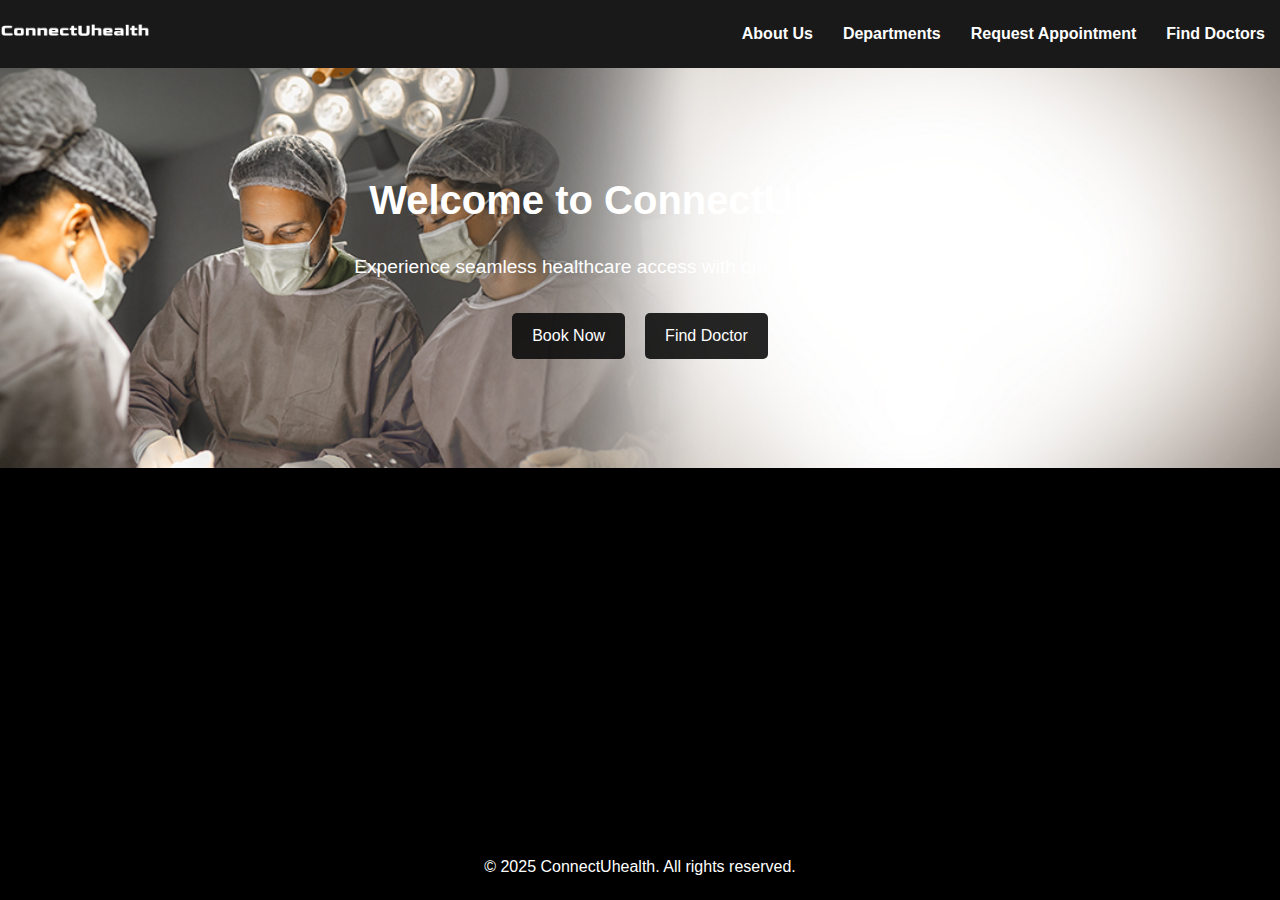
==== index.html @ d1d4b695 "first commit" ====
<!DOCTYPE html>
<html lang="en">
<head>
    <meta charset="UTF-8">
    <meta name="viewport" content="width=device-width, initial-scale=1.0">
    <link href='//fonts.googleapis.com/css?family=Montserrat:thin,extra-light,light,100,200,300,400,500,600,700,800' 
    rel='stylesheet' type='text/css'>
    <link rel="stylesheet" href="style.css">
    <title>ConnectUhealth</title>
</head>
<body>
    <div class="container">
        <header id="header">
            <div class="logo">
                <a href="#">
                    <img src="logo1.webp" alt="ConnectUhealth Logo" />
                </a>
            </div>
            <nav>
                <ul>
                    <li><a href="#about-us">About Us</a></li>
                    <li><a href="#departments">Departments</a></li>
                    <li><a href="#request-appointment">Request Appointment</a></li>
                    <li><a href="#find-doctors">Find Doctors</a></li>
                </ul>
            </nav>
        </header>

        <main>
            <section id="hero">
                
                <div class="hero-content">
                    <strong><h1>Welcome to ConnectUhealth</h1> </strong>
                    <p>Experience seamless healthcare access with our dynamic platform.</p>
                    <div class="buttons">
                        <a class="button" href="#request-appointment">Book Now</a>
                        <a class="button" href="#find-doctors">Find Doctor</a>
                    </div>
                </div>
            </section>
        </main>
        
        <footer>
            <p>© 2025 ConnectUhealth. All rights reserved.</p>
        </footer>
    </div>
</body>
</html>
---- style.css ----
* {
    margin: 0;
    padding: 0;
    box-sizing: border-box;
}

html, body {
    height: 100%;
}

body {
    font-family: Arial, sans-serif;
    line-height: 1.6;
    background:black;
    color: #333;
    display: flex;
    flex-direction: column;
}
.container {
    flex: 1;
    display: flex;
    flex-direction: column;
}


#header {
    background: rgba(250, 250, 250, 0.1);
    color: #fff;
    padding: 20px 0;
    display: flex;
    justify-content: space-between;
    align-items: center;
}

.logo img {
    max-width: 150px;
}

nav ul {
    list-style: none;
    display: flex;
}

nav ul li {
    margin: 0 15px;
}

nav ul li a {
    color: #fff;
    text-decoration: none;
    font-weight: bold;
}

nav ul li a:hover {
    text-decoration: underline;
}


main {
    flex: 1; 
}


#hero {
    position: relative;
    overflow: hidden;
    height: 400px; 
    background-image: url('./Banner.jpeg'); 
    background-size: cover;
    background-position: center;
}


.hero-content {
    position: relative;
    z-index: 1; 
    color: #fff;
    text-align: center;
    padding: 100px 20px;
}

#hero h1 {
    font-size: 2.5em;
    margin-bottom: 20px;
}

#hero p {
    font-size: 1.2em;
    margin-bottom: 30px;
}

.buttons {
    display: flex;
    justify-content: center;
}

.button {
    background: #0c0c0ce5;
    color: #fff;
    padding: 10px 20px;
    margin: 0 10px;
    text-decoration: none;
    border-radius: 5px;
    transition: background 0.3s;
}

.button:hover {
    background: #080808e5;
}   

footer {
    text-align: center;
    padding: 20px 0;
    background: black;
    color: #fff;
    position: sticky;
}

@media (max-width: 768px) {
    #header {
        flex-direction: column;
        align-items: flex-start;
    }

    nav ul {
        flex-direction: column;
        align-items: flex-start;
    }

    nav ul li {
        margin: 10px 0;
    }

    #hero h1 {
        font-size: 2em;
    }

    #hero p {
        font-size: 1em;
    }
}
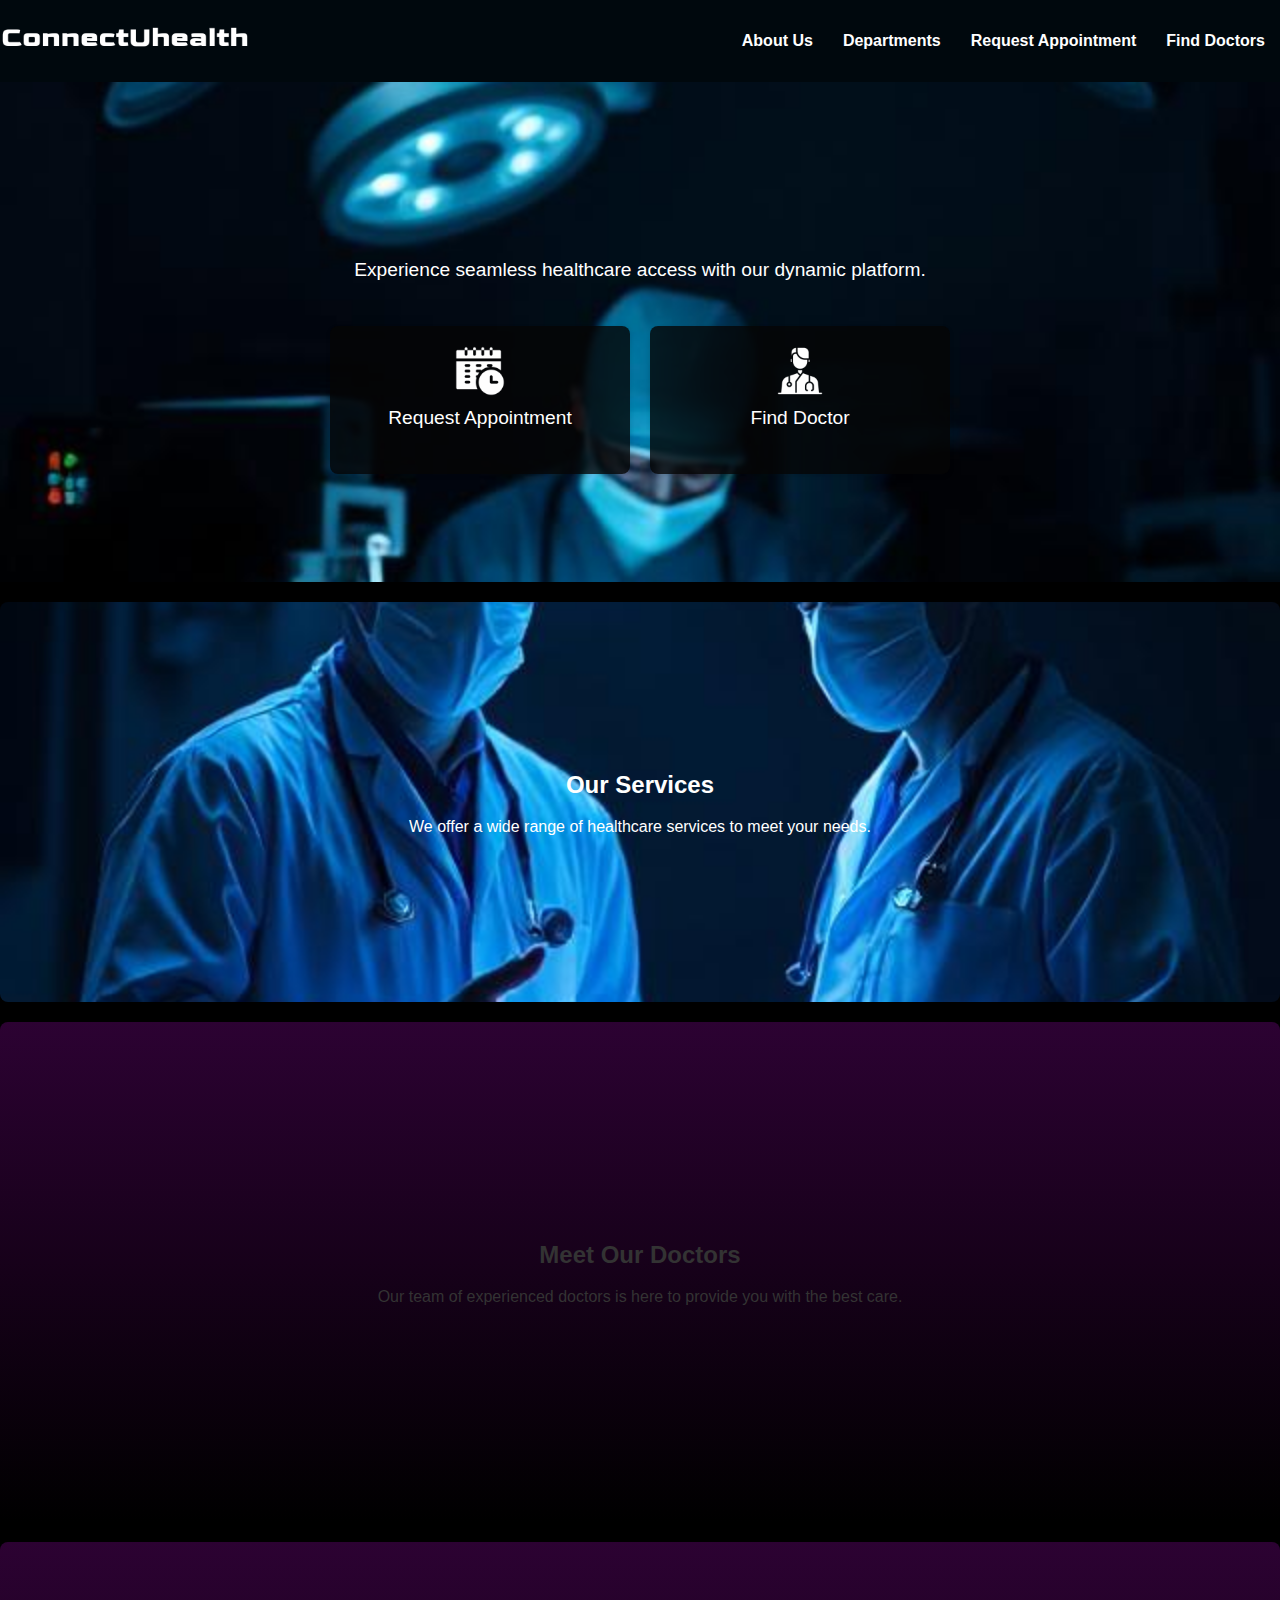
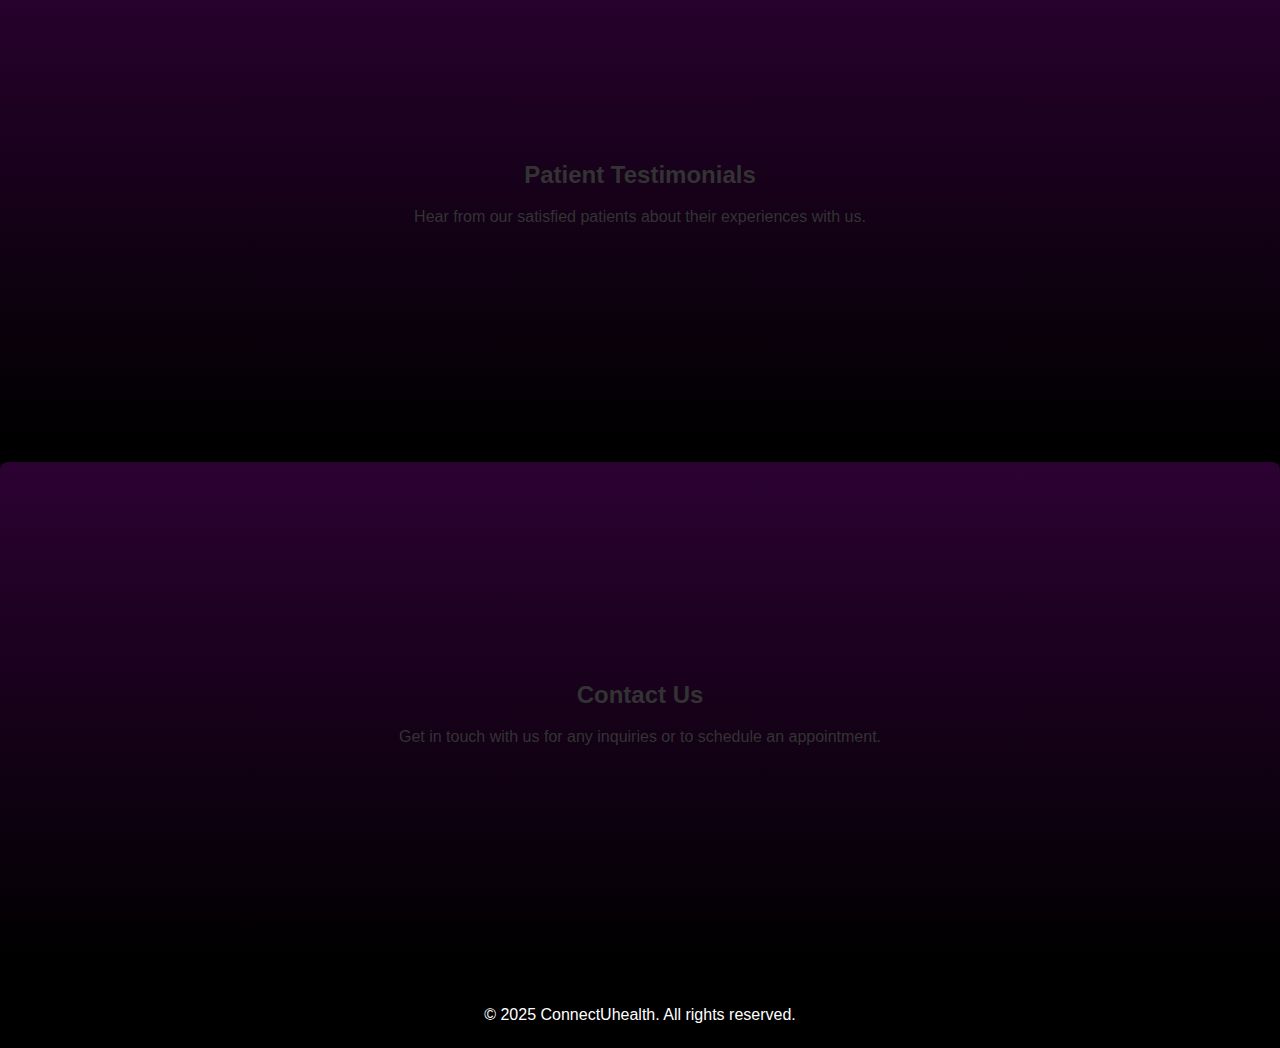
==== commit f1ad7059: "update page" ====
--- a/index.html
+++ b/index.html
@@ -13,7 +13,7 @@
         <header id="header">
             <div class="logo">
                 <a href="#">
-                    <img src="logo1.webp" alt="ConnectUhealth Logo" />
+                    <img src="./logo1.webp" alt="ConnectUhealth Logo" />
                 </a>
             </div>
             <nav>
@@ -28,15 +28,43 @@
 
         <main>
             <section id="hero">
-                
                 <div class="hero-content">
-                    <strong><h1>Welcome to ConnectUhealth</h1> </strong>
+                    <h1 class="animated-text">Welcome to ConnectUhealth</h1>
                     <p>Experience seamless healthcare access with our dynamic platform.</p>
-                    <div class="buttons">
-                        <a class="button" href="#request-appointment">Book Now</a>
-                        <a class="button" href="#find-doctors">Find Doctor</a>
-                    </div>
+                    <div class="box-container">
+                        <a class="box" href="#request-appointment">
+                            <img src="./request-appointment_1.png" alt="Request Appointment" />
+                            <p>Request Appointment</p>
+                        </a>
+                        <a class="box" href="#find-doctors">
+                            <img src="./find-doc_1.png" alt="Find Doctor" />
+                            <p>Find Doctor</p>
+                        </a>
                 </div>
+            </section>
+        
+            <!-- First Section -->
+            <section id="first-section" class="content-section">
+                <h2>Our Services</h2>
+                <p>We offer a wide range of healthcare services to meet your needs.</p>
+            </section>
+
+            <!-- Second Section -->
+            <section class="content-section">
+                <h2>Meet Our Doctors</h2>
+                <p>Our team of experienced doctors is here to provide you with the best care.</p>
+            </section>
+
+            <!-- Third Section -->
+            <section class="content-section">
+                <h2>Patient Testimonials</h2>
+                <p>Hear from our satisfied patients about their experiences with us.</p>
+            </section>
+
+            <!-- Fourth Section -->
+            <section class="content-section">
+                <h2>Contact Us</h2>
+                <p>Get in touch with us for any inquiries or to schedule an appointment.</p>
             </section>
         </main>
         
--- a/style.css
+++ b/style.css
@@ -11,7 +11,7 @@
 body {
     font-family: Arial, sans-serif;
     line-height: 1.6;
-    background:black;
+    background: black;
     color: #333;
     display: flex;
     flex-direction: column;
@@ -22,9 +22,8 @@
     flex-direction: column;
 }
 
-
 #header {
-    background: rgba(250, 250, 250, 0.1);
+    background: rgba(3, 75, 127, 0.1);
     color: #fff;
     padding: 20px 0;
     display: flex;
@@ -33,7 +32,7 @@
 }
 
 .logo img {
-    max-width: 150px;
+    max-width: 250px;
 }
 
 nav ul {
@@ -53,89 +52,129 @@
 
 nav ul li a:hover {
     text-decoration: underline;
+    color: #0a6bbb;
 }
-
 
 main {
     flex: 1; 
 }
 
-
 #hero {
     position: relative;
     overflow: hidden;
-    height: 400px; 
-    background-image: url('./Banner.jpeg'); 
-    background-size: cover;
-    background-position: center;
+    height: 500px; 
+    background-image: url('./banner.jpg'); 
+    background-size: cover; 
+    background-position: center; 
+    display: flex; 
+    flex-direction: column;
+    justify-content:space-between; 
+    align-items: center; 
+    text-align: center; 
+    color: #fff; 
+}.hero-content {
+    display: flex; 
+    flex-direction: column;
+    justify-content: center;
+    align-items: center;
+    text-align: center;
+    flex-grow: 1
+   
 }
 
-
-.hero-content {
-    position: relative;
-    z-index: 1; 
-    color: #fff;
-    text-align: center;
-    padding: 100px 20px;
-}
 
 #hero h1 {
     font-size: 2.5em;
     margin-bottom: 20px;
 }
 
+.animated-text {
+    opacity: 0; 
+    transform: translateY(20px); 
+    animation: fadeInUp 2s forwards; 
+}
+
+@keyframes fadeInUp {
+    to {
+        opacity: 1; 
+        transform: translateY(0); 
+    }
+}
+
 #hero p {
     font-size: 1.2em;
-    margin-bottom: 30px;
+    margin-bottom: 20px;
+}
+.box-container {
+    display: flex; 
+    justify-content: center;
+    margin-top: 20px; 
+    margin-bottom: 20px; 
+   
 }
 
-.buttons {
-    display: flex;
-    justify-content: center;
+.box {
+    background: rgba(5, 5, 5, 0.8); 
+    border-radius: 8px; 
+    box-shadow: 0 2px 5px rgba(0, 0, 0, 0.1); 
+    text-align: center; 
+    margin: 0 10px; 
+    padding: 20px; 
+    width: 300px; 
+    transition: transform 0.3s ease;
+    text-decoration: none;
+    color: white;
 }
 
-.button {
-    background: #0c0c0ce5;
-    color: #fff;
-    padding: 10px 20px;
-    margin: 0 10px;
-    text-decoration: none;
-    border-radius: 5px;
-    transition: background 0.3s;
+.box img {
+    max-width: 100%; 
+    height: 50px;
+    border-radius: 5px; 
+    
 }
 
-.button:hover {
-    background: #080808e5;
-}   
+.box:hover {
+    transform: scale(1.05);
+     
+}  
+.content-section {
+    position: relative;
+    overflow: hidden;
+    height: 500px; 
+    background: linear-gradient(360deg,#000000,#310238e5); 
+    display: flex; 
+    flex-direction: column; 
+    justify-content: center; 
+    align-items: center; 
+    text-align: center; 
+    margin: 20px 0; 
+    border-radius: 8px; 
+    box-shadow: 0 2px 5px rgba(0, 0, 0, 0.1);
+}
+
+.content-section h2 {
+    margin-bottom: 10px; 
+}
+
+.content-section p {
+    line-height: 1.5; 
+}
+#first-section {
+    height: 400px; 
+    background-image: url('./poster.jpg'); 
+    background-size: cover; 
+    background-position: center; 
+    display: flex; 
+    flex-direction: column; 
+    justify-content: center; 
+    align-items: center; 
+    text-align: center; 
+    color: #fff; 
+}
 
 footer {
     text-align: center;
     padding: 20px 0;
     background: black;
     color: #fff;
-    position: sticky;
-}
-
-@media (max-width: 768px) {
-    #header {
-        flex-direction: column;
-        align-items: flex-start;
-    }
-
-    nav ul {
-        flex-direction: column;
-        align-items: flex-start;
-    }
-
-    nav ul li {
-        margin: 10px 0;
-    }
-
-    #hero h1 {
-        font-size: 2em;
-    }
-
-    #hero p {
-        font-size: 1em;
-    }
-}
+}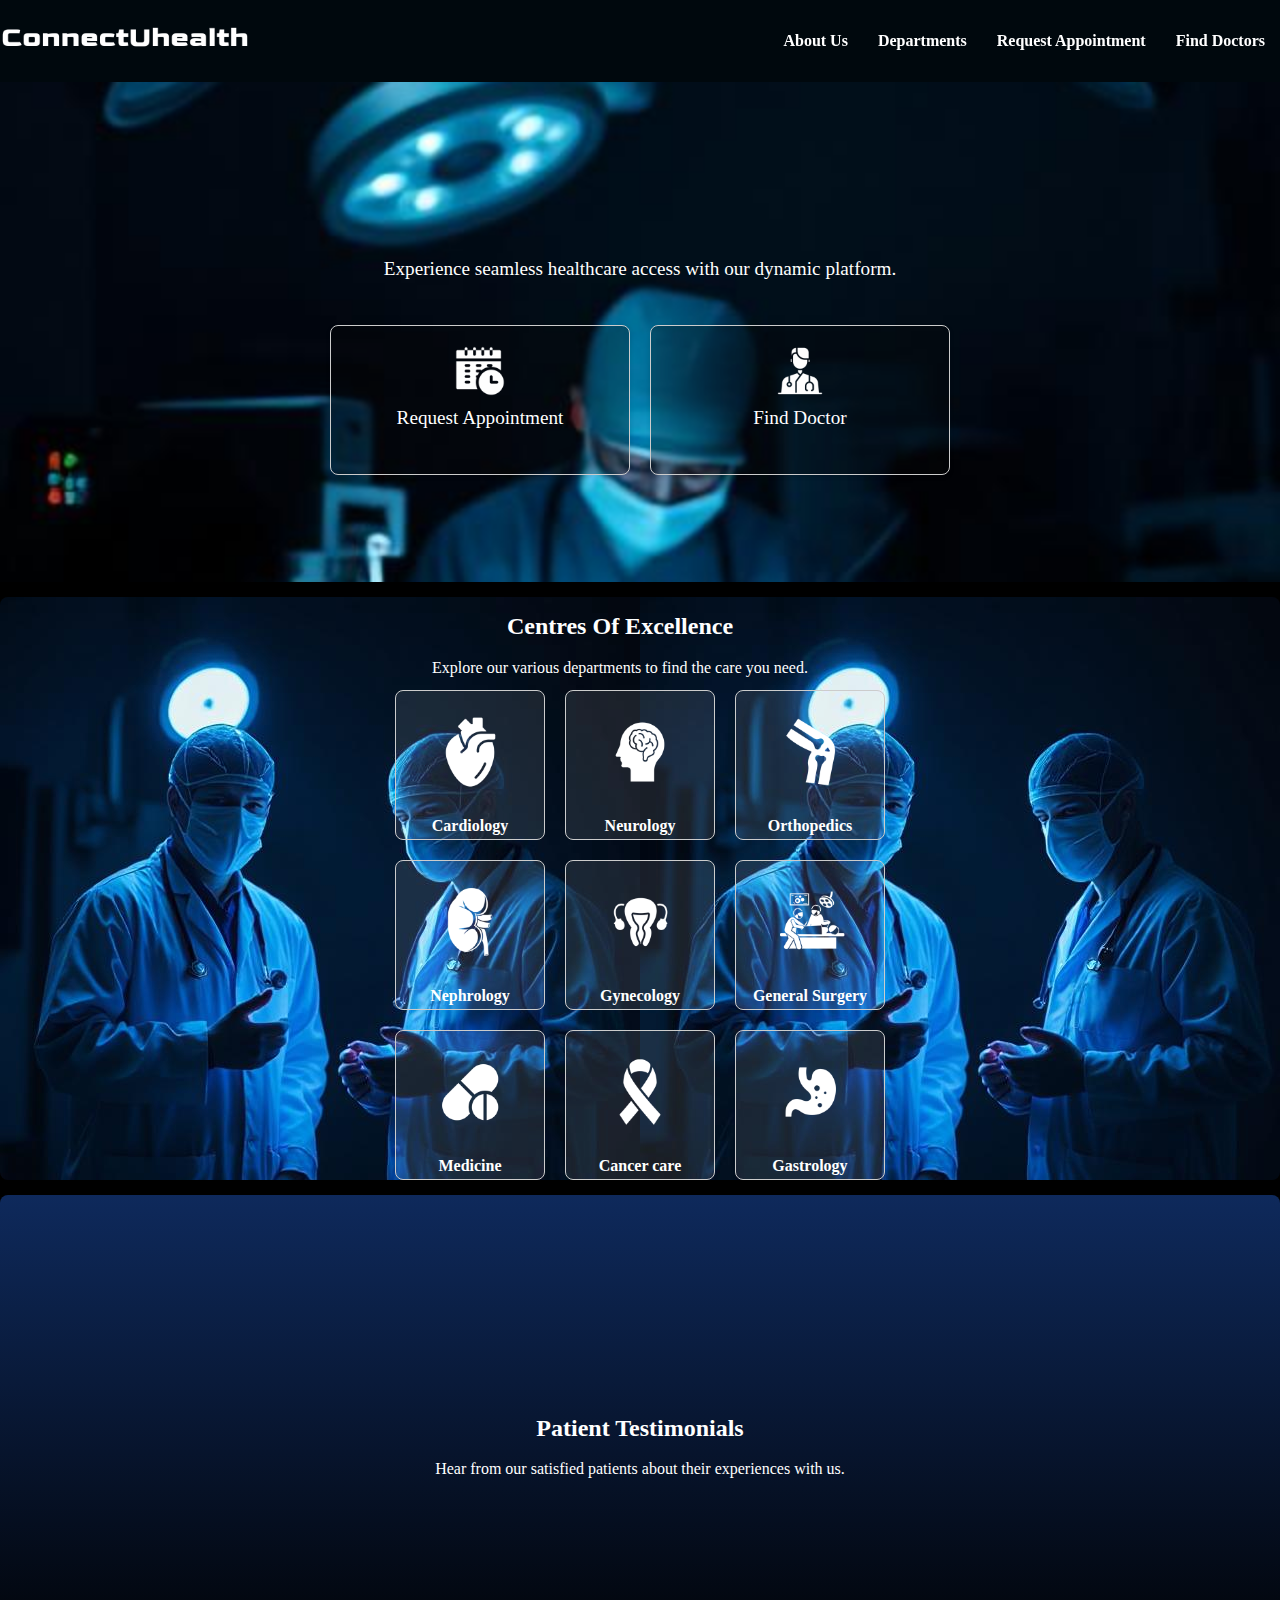
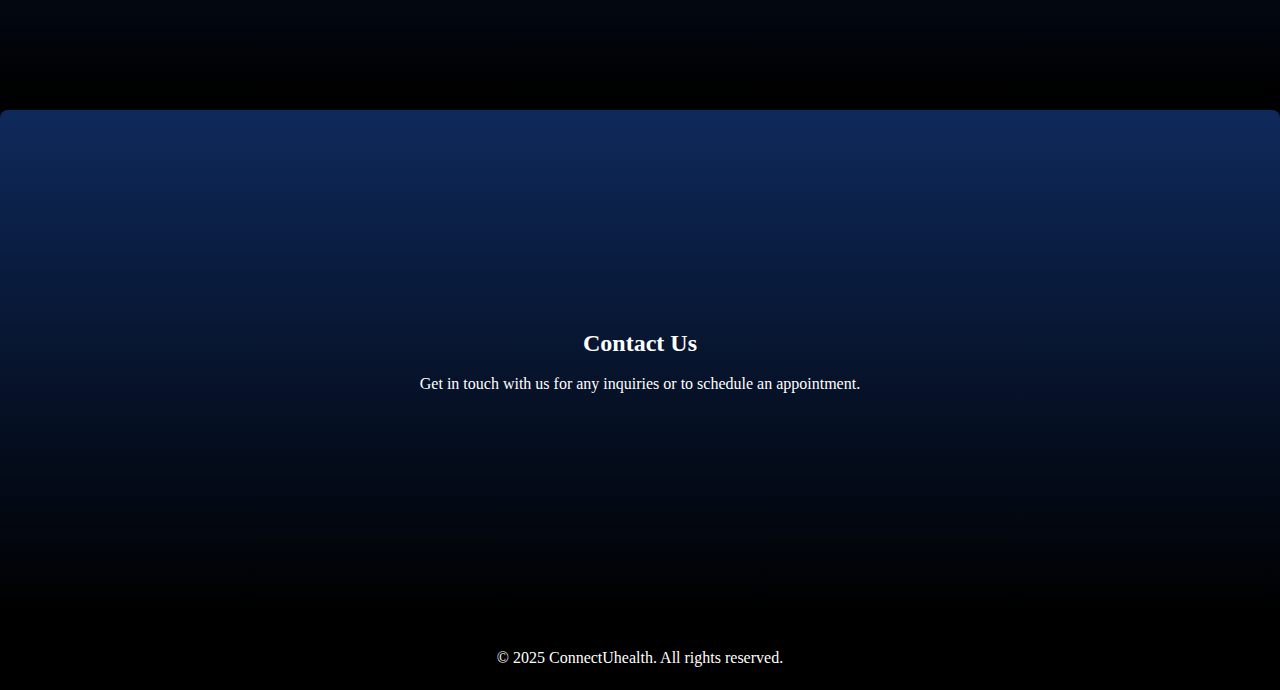
==== commit 4ade768a: "update departments" ====
--- a/index.html
+++ b/index.html
@@ -44,24 +44,58 @@
             </section>
         
             <!-- First Section -->
-            <section id="first-section" class="content-section">
-                <h2>Our Services</h2>
-                <p>We offer a wide range of healthcare services to meet your needs.</p>
+            <section id="departments" class="content-section">
+                <div class="department-info">
+                    <h2>Centres Of Excellence</h2>
+                    <p>Explore our various departments to find the care you need.</p>
+                </div>
+                <div class="department-container">
+                    <div  id="Cardiology" class="department-box">
+                        <img src="./cardio.png" alt="Cardiology" />
+                        <p>Cardiology</p>
+                    </div>
+                    <div id="Neurology" class="department-box">
+                        <img src="./neuro.png" alt="Neurology" />
+                        <p>Neurology</p>
+                    </div>
+                    <div id="Orthopedics" class="department-box">
+                        <img src="./ortho.png" alt="Orthopedics" />
+                        <p>Orthopedics</p>
+                    </div>
+                    <div id="Nephrology"  class="department-box">
+                        <img src="./nephro.png" alt="Nephrology" />
+                        <p>Nephrology</p>
+                    </div>
+                    <div id="Gynecology"  class="department-box">
+                        <img src="./gynec.png" alt="Gynecology" />
+                        <p>Gynecology</p>
+                    </div>
+                    <div id="General_surgery"  class="department-box">
+                        <img src="./general surgery.png" alt="General Surgery" />
+                        <p>General Surgery</p>
+                    </div>
+                    <div id="Medicine" class="department-box">
+                        <img src="./general medicine (2).png" alt="General Medicine" />
+                        <p> Medicine</p>
+                    </div>
+                    <div id="Cancer_care" class="department-box">
+                        <img src="./cancer_care.png" alt="cancer" />
+                        <p>Cancer care</p>
+                    </div>
+                    <div id="Gastrology"  class="department-box">
+                        <img src="./gastro.png" alt="Dermatology" />
+                        <p>Gastrology</p>
+                    </div>
+                </div>
             </section>
 
-            <!-- Second Section -->
-            <section class="content-section">
-                <h2>Meet Our Doctors</h2>
-                <p>Our team of experienced doctors is here to provide you with the best care.</p>
-            </section>
-
-            <!-- Third Section -->
+            <!--patient section-->
             <section class="content-section">
                 <h2>Patient Testimonials</h2>
                 <p>Hear from our satisfied patients about their experiences with us.</p>
             </section>
 
-            <!-- Fourth Section -->
+            <!-- contact Section -->
             <section class="content-section">
                 <h2>Contact Us</h2>
                 <p>Get in touch with us for any inquiries or to schedule an appointment.</p>
--- a/style.css
+++ b/style.css
@@ -9,10 +9,10 @@
 }
 
 body {
-    font-family: Arial, sans-serif;
+    font-family:  'Times New Roman', 'Gill Sans', 'Gill Sans MT', Calibri, 'Trebuchet MS', sans-serif serif sans-serif;
     line-height: 1.6;
-    background: black;
-    color: #333;
+    background: black;  
+    color: #fff;
     display: flex;
     flex-direction: column;
 }
@@ -29,6 +29,10 @@
     display: flex;
     justify-content: space-between;
     align-items: center;
+    position: sticky;
+    top: 0; 
+    z-index: 1000; 
+    
 }
 
 .logo img {
@@ -51,7 +55,6 @@
 }
 
 nav ul li a:hover {
-    text-decoration: underline;
     color: #0a6bbb;
 }
 
@@ -114,8 +117,9 @@
 }
 
 .box {
-    background: rgba(5, 5, 5, 0.8); 
-    border-radius: 8px; 
+    background: rgba(5, 5, 5, 0.3); 
+    border-radius: 8px; 
+    border: 1px solid #ccc;
     box-shadow: 0 2px 5px rgba(0, 0, 0, 0.1); 
     text-align: center; 
     margin: 0 10px; 
@@ -135,19 +139,20 @@
 
 .box:hover {
     transform: scale(1.05);
+    background: rgba(2, 49, 69, 0.3); 
      
 }  
 .content-section {
     position: relative;
     overflow: hidden;
     height: 500px; 
-    background: linear-gradient(360deg,#000000,#310238e5); 
+    background: linear-gradient(360deg,#000000,#102e66e5); 
     display: flex; 
     flex-direction: column; 
     justify-content: center; 
     align-items: center; 
     text-align: center; 
-    margin: 20px 0; 
+    margin: 15px 0; 
     border-radius: 8px; 
     box-shadow: 0 2px 5px rgba(0, 0, 0, 0.1);
 }
@@ -159,17 +164,61 @@
 .content-section p {
     line-height: 1.5; 
 }
-#first-section {
-    height: 400px; 
-    background-image: url('./poster.jpg'); 
-    background-size: cover; 
-    background-position: center; 
-    display: flex; 
+#departments {
+    display: flex;
+    width: 100%; 
+    height: auto;   
+    background-image: url(./poster.jpg);
+    background-color: rgba(250, 250, 250, 0.1); 
+    border-radius: 8px; 
+    
+}
+.department-info {
+    padding: 10px; 
+    border-radius: 8px; 
+    margin-right: 40px; 
+    color: #fff; 
+    flex: 1; 
+    display: flex;
     flex-direction: column; 
     justify-content: center; 
-    align-items: center; 
-    text-align: center; 
-    color: #fff; 
+}
+.department-container {
+    display: grid;
+    grid-template-columns: repeat(3, 1fr); 
+    gap: 20px;
+    flex: 2; 
+  
+}
+
+.department-box {
+    background-color: rgba(250, 250, 250, 0.1); 
+    border: 1px solid #ccc;
+    border-radius: 8px; 
+    text-align: center; 
+    padding: 10px; 
+    width: 150px; 
+    height: 150px; 
+    transition: background-color 0.3s, transform 0.2s; 
+    margin: 0 auto; 
+}
+
+.department-box img {
+    max-width: 80%; 
+    height: auto; 
+    border-radius: 8px; 
+}
+
+.department-box p {
+    margin-top: 5px; 
+    font-weight: bold; 
+    color: #fff;
+    line-height: 1.2;
+    
+}
+
+.department-box:hover {
+    transform: scale(1.05); 
 }
 
 footer {
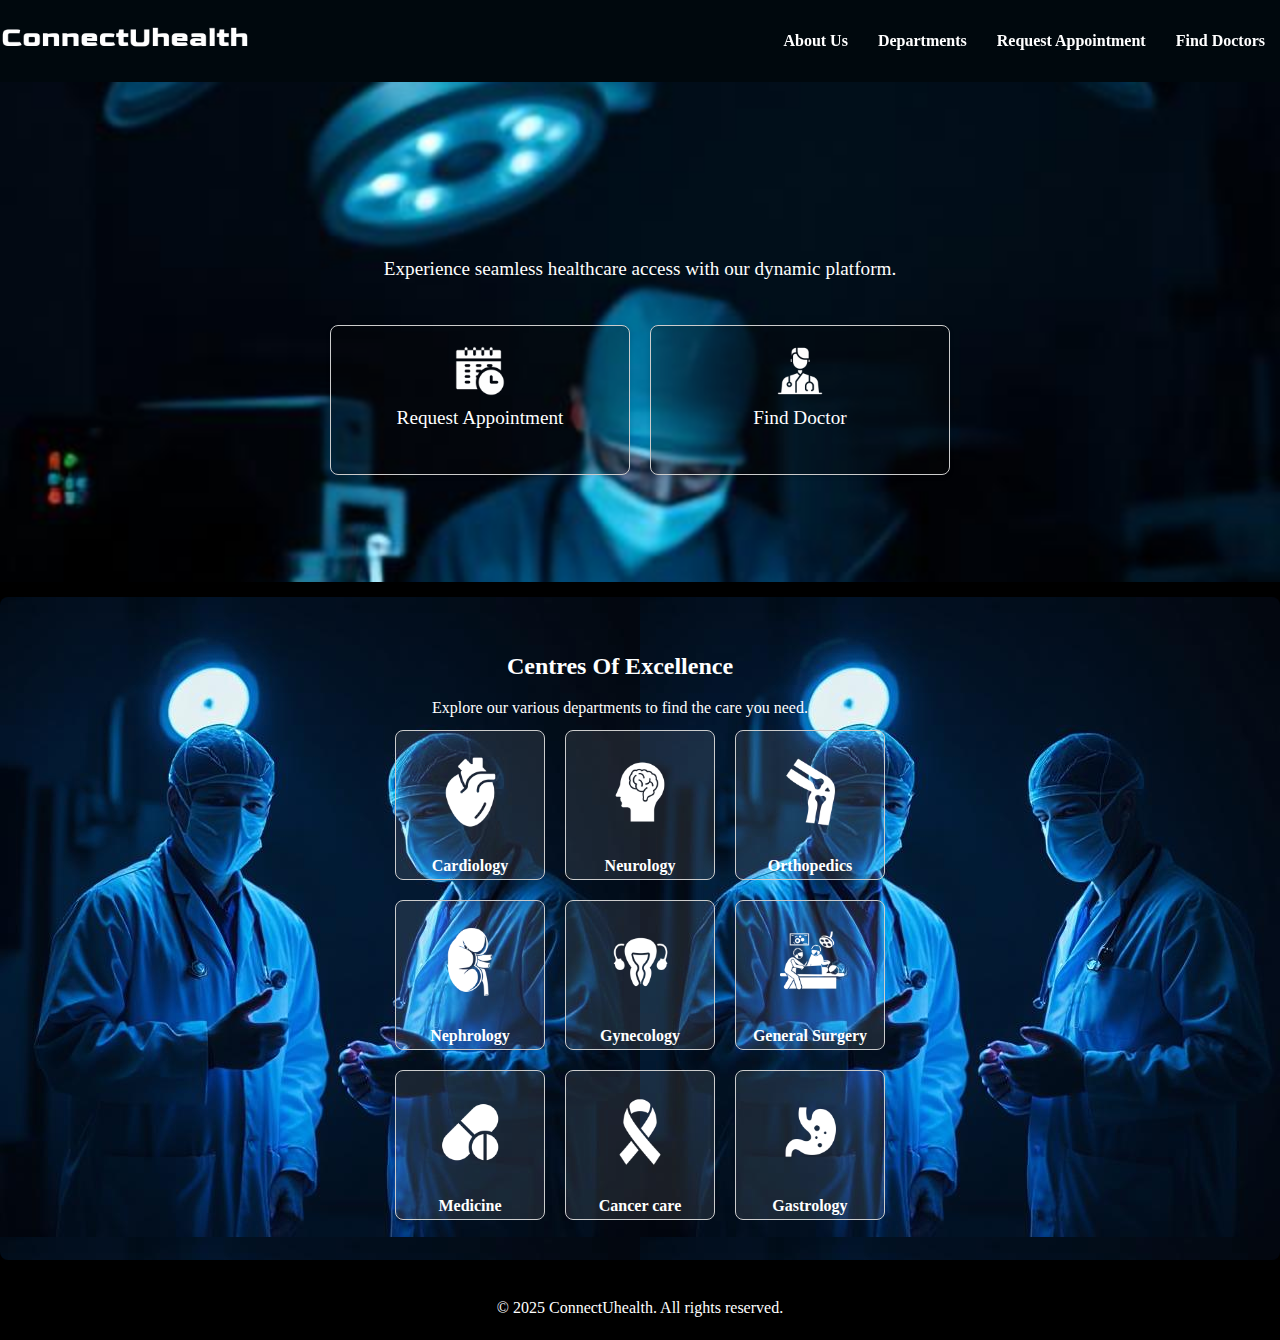
==== commit 9a40a84c: "Updated JavaScript for smooth scrolling and doctors profiles" ====
--- a/index.html
+++ b/index.html
@@ -13,7 +13,7 @@
         <header id="header">
             <div class="logo">
                 <a href="#">
-                    <img src="./logo1.webp" alt="ConnectUhealth Logo" />
+                    <img src="./images/logo1.webp" alt="ConnectUhealth Logo" />
                 </a>
             </div>
             <nav>
@@ -21,7 +21,7 @@
                     <li><a href="#about-us">About Us</a></li>
                     <li><a href="#departments">Departments</a></li>
                     <li><a href="#request-appointment">Request Appointment</a></li>
-                    <li><a href="#find-doctors">Find Doctors</a></li>
+                    <li><a href="#find-doctors" id="find-doctor">Find Doctors</a></li>
                 </ul>
             </nav>
         </header>
@@ -33,11 +33,11 @@
                     <p>Experience seamless healthcare access with our dynamic platform.</p>
                     <div class="box-container">
                         <a class="box" href="#request-appointment">
-                            <img src="./request-appointment_1.png" alt="Request Appointment" />
+                            <img src="./images/request-appointment_1.png" alt="Request Appointment" />
                             <p>Request Appointment</p>
                         </a>
-                        <a class="box" href="#find-doctors">
-                            <img src="./find-doc_1.png" alt="Find Doctor" />
+                        <a class="box" href="#find-doctors" id="find-doctor">
+                            <img src="./images/find-doc_1.png" alt="Find Doctor" />
                             <p>Find Doctor</p>
                         </a>
                 </div>
@@ -51,60 +51,110 @@
                 </div>
                 <div class="department-container">
                     <div  id="Cardiology" class="department-box">
-                        <img src="./cardio.png" alt="Cardiology" />
+                        <img src="./images/cardio.png" alt="Cardiology" />
                         <p>Cardiology</p>
                     </div>
                     <div id="Neurology" class="department-box">
-                        <img src="./neuro.png" alt="Neurology" />
+                        <img src="./images/neuro.png" alt="Neurology" />
                         <p>Neurology</p>
                     </div>
                     <div id="Orthopedics" class="department-box">
-                        <img src="./ortho.png" alt="Orthopedics" />
+                        <img src="./images/ortho.png" alt="Orthopedics" />
                         <p>Orthopedics</p>
                     </div>
                     <div id="Nephrology"  class="department-box">
-                        <img src="./nephro.png" alt="Nephrology" />
+                        <img src="./images/nephro.png" alt="Nephrology" />
                         <p>Nephrology</p>
                     </div>
                     <div id="Gynecology"  class="department-box">
-                        <img src="./gynec.png" alt="Gynecology" />
+                        <img src="./images/gynec.png" alt="Gynecology" />
                         <p>Gynecology</p>
                     </div>
                     <div id="General_surgery"  class="department-box">
-                        <img src="./general surgery.png" alt="General Surgery" />
+                        <img src="./images/general surgery.png" alt="General Surgery" />
                         <p>General Surgery</p>
                     </div>
                     <div id="Medicine" class="department-box">
-                        <img src="./general medicine (2).png" alt="General Medicine" />
+                        <img src="./images/general medicine (2).png" alt="General Medicine" />
                         <p> Medicine</p>
                     </div>
                     <div id="Cancer_care" class="department-box">
-                        <img src="./cancer_care.png" alt="cancer" />
+                        <img src="./images/cancer_care.png" alt="cancer" />
                         <p>Cancer care</p>
                     </div>
                     <div id="Gastrology"  class="department-box">
-                        <img src="./gastro.png" alt="Dermatology" />
+                        <img src="./images/gastro.png" alt="Dermatology" />
                         <p>Gastrology</p>
                     </div>
                 </div>
             </section>
-
-            <!--patient section-->
-            <section class="content-section">
-                <h2>Patient Testimonials</h2>
-                <p>Hear from our satisfied patients about their experiences with us.</p>
+            
+            <section class="content-section" id="doctor-profiles" style="display: none;">
+                <h2>Doctor Profiles</h2>
+                <div class="profiles">
+                    <div id="Cardiology" class="profile-card">
+                        <img src="./images/Cardio_p.jpg" alt="Cardiologist"  class="doctor-photo">
+                        <h2 class="doctor-name">Dr. Deepika</h2>
+                        <p class="specialty">Cardiology</p>
+                        <button class="appointment-button">Book Appointment</button>
+                    </div>
+                    <div  id="Neurology" class="profile-card">
+                        <img src="./images/neuro_p.jpg" alt="Neurologist" class="doctor-photo">
+                        <h2 class="doctor-name">Dr. Ravi Kumar</h2>
+                        <p class="specialty">Neurology</p>
+                        <button class="appointment-button">Book Appointment</button>
+                    </div>
+                    <div  id="Orthopedics" class="profile-card">
+                        <img src="./images/ortho_p.png" alt="Orthopedic" class="doctor-photo">
+                        <h2 class="doctor-name">Dr. Sanket</h2>
+                        <p class="specialty">Orthopedics</p>
+                        <button class="appointment-button">Book Appointment</button>
+                    </div>
+                    <div  id="Nephrology" class="profile-card">
+                        <img src="./images/nephro_p.jpg" alt="Nephrologist" class="doctor-photo">
+                        <h2 class="doctor-name">Dr. Suman</h2>
+                        <p class="specialty">Nephrology</p>
+                        <button class="appointment-button">Book Appointment</button>
+                    </div>
+                    <div id="Gynecology"  class="profile-card">
+                        <img src="./images/Gynec_p.png" alt="Gynecologist" class="doctor-photo">
+                        <h2 class="doctor-name">Dr. Sara</h2>
+                        <p class="specialty">Gynecology</p>
+                        <button class="appointment-button">Book Appointment</button>
+                    </div>
+                    <div id="General_surgery"  class="profile-card">
+                        <img src="./images/surgery_p.webp" alt="General Surgeon" class="doctor-photo">
+                        <h2 class="doctor-name">Dr. Dharani</h2>
+                        <p class="specialty">General Surgery</p>
+                        <button class="appointment-button">Book Appointment</button>
+                    </div>
+                    <div id="Medicine" class="profile-card">
+                        <img src="./images/Medicine_p.png" alt="General Medicine" class="doctor-photo">
+                        <h2 class="doctor-name">Dr. Prapul</h2>
+                        <p class="specialty">General Medicine</p>
+                        <button class="appointment-button">Book Appointment</button>
+                    </div>
+                    <div id="Cancer_care"  class="profile-card">
+                        <img src="./images/Cancer-P.jpg" alt="Cancer Care" class="doctor-photo">
+                        <h2 class="doctor-name">Dr. Pradeep</h2>
+                        <p class="specialty">Cancer Care</p>
+                        <button class="appointment-button">Book Appointment</button>
+                    </div>
+                    <div id="Gastrology"  class="profile-card">
+                        <img src="./images/gastro_p.jpg" alt="Gastroenterologist" class="doctor-photo">
+                        <h2 class="doctor-name">Dr. Sushmitha</h2>
+                        <p class="specialty">Gastroenterology</p>
+                        <button class="appointment-button">Book Appointment</button>
+                    </div>
+                </div>
             </section>
 
-            <!-- contact Section -->
-            <section class="content-section">
-                <h2>Contact Us</h2>
-                <p>Get in touch with us for any inquiries or to schedule an appointment.</p>
-            </section>
+            <footer>
+                <p>© 2025 ConnectUhealth. All rights reserved.</p>
+            </footer>
         </main>
-        
-        <footer>
-            <p>© 2025 ConnectUhealth. All rights reserved.</p>
-        </footer>
     </div>
+        <script src="main.js"></script> 
+    
 </body>
 </html>--- a/style.css
+++ b/style.css
@@ -9,13 +9,14 @@
 }
 
 body {
-    font-family:  'Times New Roman', 'Gill Sans', 'Gill Sans MT', Calibri, 'Trebuchet MS', sans-serif serif sans-serif;
+    font-family: 'Times New Roman', 'Gill Sans', 'Gill Sans MT', Calibri, 'Trebuchet MS', sans-serif;
     line-height: 1.6;
     background: black;  
     color: #fff;
     display: flex;
     flex-direction: column;
 }
+
 .container {
     flex: 1;
     display: flex;
@@ -32,7 +33,6 @@
     position: sticky;
     top: 0; 
     z-index: 1000; 
-    
 }
 
 .logo img {
@@ -66,25 +66,25 @@
     position: relative;
     overflow: hidden;
     height: 500px; 
-    background-image: url('./banner.jpg'); 
+    background-image: url('./images/banner.jpg'); 
     background-size: cover; 
     background-position: center; 
     display: flex; 
     flex-direction: column;
-    justify-content:space-between; 
+    justify-content: space-between; 
     align-items: center; 
     text-align: center; 
     color: #fff; 
-}.hero-content {
+}
+
+.hero-content {
     display: flex; 
     flex-direction: column;
     justify-content: center;
     align-items: center;
     text-align: center;
-    flex-grow: 1
-   
-}
-
+    flex-grow: 1;
+}
 
 #hero h1 {
     font-size: 2.5em;
@@ -108,12 +108,12 @@
     font-size: 1.2em;
     margin-bottom: 20px;
 }
+
 .box-container {
     display: flex; 
     justify-content: center;
     margin-top: 20px; 
     margin-bottom: 20px; 
-   
 }
 
 .box {
@@ -134,18 +134,17 @@
     max-width: 100%; 
     height: 50px;
     border-radius: 5px; 
-    
 }
 
 .box:hover {
     transform: scale(1.05);
     background: rgba(2, 49, 69, 0.3); 
-     
 }  
+
 .content-section {
     position: relative;
     overflow: hidden;
-    height: 500px; 
+    height: auto; 
     background: linear-gradient(360deg,#000000,#102e66e5); 
     display: flex; 
     flex-direction: column; 
@@ -155,6 +154,7 @@
     margin: 15px 0; 
     border-radius: 8px; 
     box-shadow: 0 2px 5px rgba(0, 0, 0, 0.1);
+    padding: 40px 20px;
 }
 
 .content-section h2 {
@@ -164,15 +164,17 @@
 .content-section p {
     line-height: 1.5; 
 }
+
 #departments {
     display: flex;
     width: 100%; 
     height: auto;   
-    background-image: url(./poster.jpg);
-    background-color: rgba(250, 250, 250, 0.1); 
-    border-radius: 8px; 
-    
-}
+    background-image: url(./images/poster.jpg);
+    background-color: rgba(250, 250, 250, 0.1); 
+    border-radius: 8px; 
+    transition: transform 0.3s ease;
+}
+
 .department-info {
     padding: 10px; 
     border-radius: 8px; 
@@ -183,12 +185,12 @@
     flex-direction: column; 
     justify-content: center; 
 }
+
 .department-container {
     display: grid;
     grid-template-columns: repeat(3, 1fr); 
     gap: 20px;
     flex: 2; 
-  
 }
 
 .department-box {
@@ -214,11 +216,66 @@
     font-weight: bold; 
     color: #fff;
     line-height: 1.2;
-    
 }
 
 .department-box:hover {
     transform: scale(1.05); 
+}
+
+.profiles {
+    display: grid;
+    grid-template-columns: repeat(auto-fill, minmax(250px, 1fr));
+    gap: 10px;
+    padding: 20px;
+}
+
+.profile-card {
+    background-color: rgba(250, 250, 250, 0.1); 
+    color: #000;
+    border-radius: 10px;
+    padding: 20px;
+    text-align: center;
+    transition: transform 0.2s;
+}
+
+.profile-card:hover {
+    transform: scale(1.05);
+}
+
+.doctor-photo {
+    width: 100px; /* Adjusted for better visibility */
+    height: auto;
+    border-radius: 50%;
+    margin-bottom: 10px;
+}
+
+.doctor-name {
+    font-size: 20px;
+    margin: 10px 0;
+    color: #fff;
+}
+
+.specialty {
+    font-size: 16px;
+    color: #777;
+    margin-bottom: 15px;
+}
+
+.appointment-button {
+    background-color: rgba(250, 250, 250, 0.1); 
+    color: white;
+    border: none;
+    border-radius: 5px;
+    padding: 10px 15px;
+    cursor: pointer;
+    font-size: 16px;
+    transition: background-color 0.3s;
+    height: 40px; 
+    width: 100%;
+}
+
+.appointment-button:hover {
+    background-color: #051208;
 }
 
 footer {
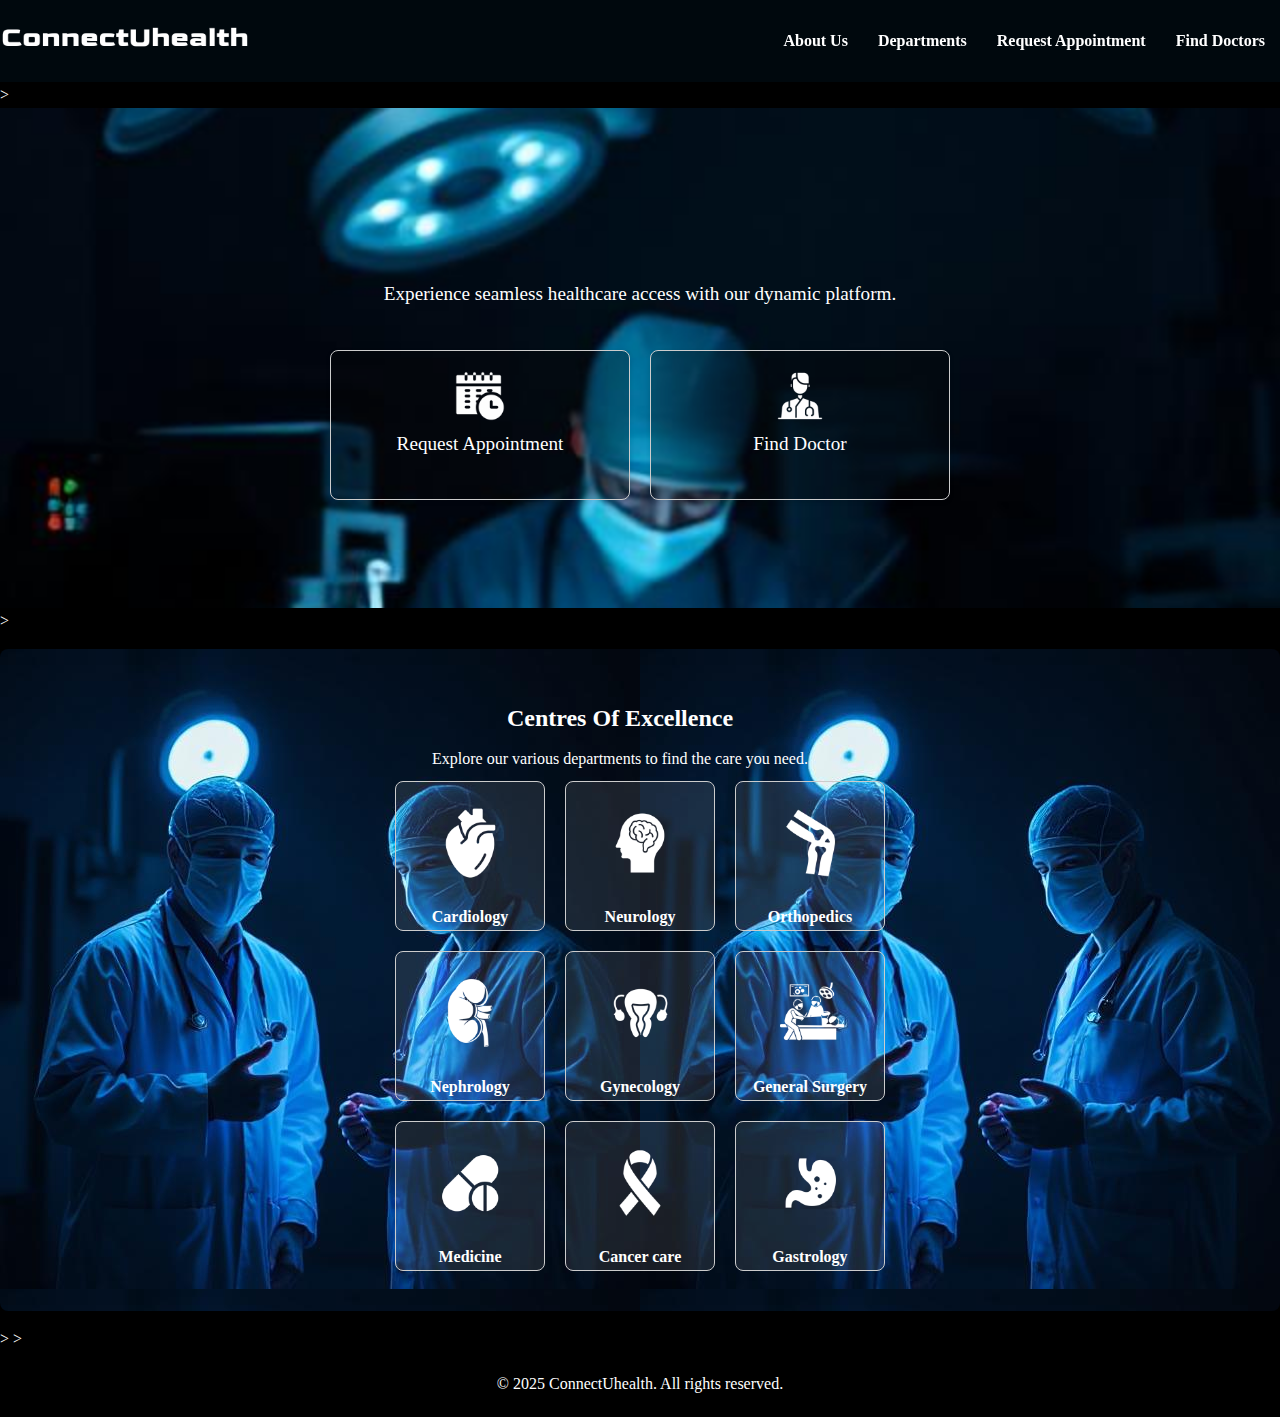
==== commit bc0cf862: "update about us page" ====
--- a/index.html
+++ b/index.html
@@ -18,21 +18,22 @@
             </div>
             <nav>
                 <ul>
-                    <li><a href="#about-us">About Us</a></li>
+                    <li><a href="#about-us" id="about-us-link">About Us</a></li>
                     <li><a href="#departments">Departments</a></li>
-                    <li><a href="#request-appointment">Request Appointment</a></li>
+                    <li><a href="#request-appointment" id="request-appointment">Request Appointment</a></li>
                     <li><a href="#find-doctors" id="find-doctor">Find Doctors</a></li>
                 </ul>
             </nav>
         </header>
 
         <main>
+             <!--Hero section-->>
             <section id="hero">
                 <div class="hero-content">
                     <h1 class="animated-text">Welcome to ConnectUhealth</h1>
                     <p>Experience seamless healthcare access with our dynamic platform.</p>
                     <div class="box-container">
-                        <a class="box" href="#request-appointment">
+                        <a class="box" href="#request-appointment" id="request-appointment">
                             <img src="./images/request-appointment_1.png" alt="Request Appointment" />
                             <p>Request Appointment</p>
                         </a>
@@ -43,7 +44,7 @@
                 </div>
             </section>
         
-            <!-- First Section -->
+        <!-- Departments section-->>
             <section id="departments" class="content-section">
                 <div class="department-info">
                     <h2>Centres Of Excellence</h2>
@@ -89,6 +90,7 @@
                 </div>
             </section>
             
+            <!--Doctor's profile section-->>
             <section class="content-section" id="doctor-profiles" style="display: none;">
                 <h2>Doctor Profiles</h2>
                 <div class="profiles">
@@ -148,6 +150,12 @@
                     </div>
                 </div>
             </section>
+              
+            <!--About us section-->>
+            <section id="about-us" class="content-section" style="display: none;">
+                <h2>Discover ConnectUhealth's Mission</h2>
+                <p>At ConnectUhealth, we strive to create a user-friendly platform that connects patients with healthcare providers, ensuring everyone has access to the care they need. Our commitment to innovation and trust drives us forward.</p>
+            </section>
 
             <footer>
                 <p>© 2025 ConnectUhealth. All rights reserved.</p>
--- a/style.css
+++ b/style.css
@@ -222,6 +222,28 @@
     transform: scale(1.05); 
 }
 
+#about-us {
+    border-radius: 5px; 
+    box-shadow: 0 2px 10px rgba(0, 0, 0, 0.1); 
+    padding: 40px; 
+    margin: 20px 0; 
+    text-align: center; 
+    background-color: rgba(255, 255, 255, 0.1); 
+}
+
+#about-us h2 {
+    font-size: 2em; 
+    color: #fff; 
+    margin-bottom: 20px; 
+}
+
+#about-us p {
+    font-size: 1.2em; 
+    line-height: 1.6; 
+    color: #fff; 
+    max-width: 800px; 
+    margin: 0 auto; 
+}
 .profiles {
     display: grid;
     grid-template-columns: repeat(auto-fill, minmax(250px, 1fr));
@@ -243,7 +265,7 @@
 }
 
 .doctor-photo {
-    width: 100px; /* Adjusted for better visibility */
+    width: 100px; 
     height: auto;
     border-radius: 50%;
     margin-bottom: 10px;
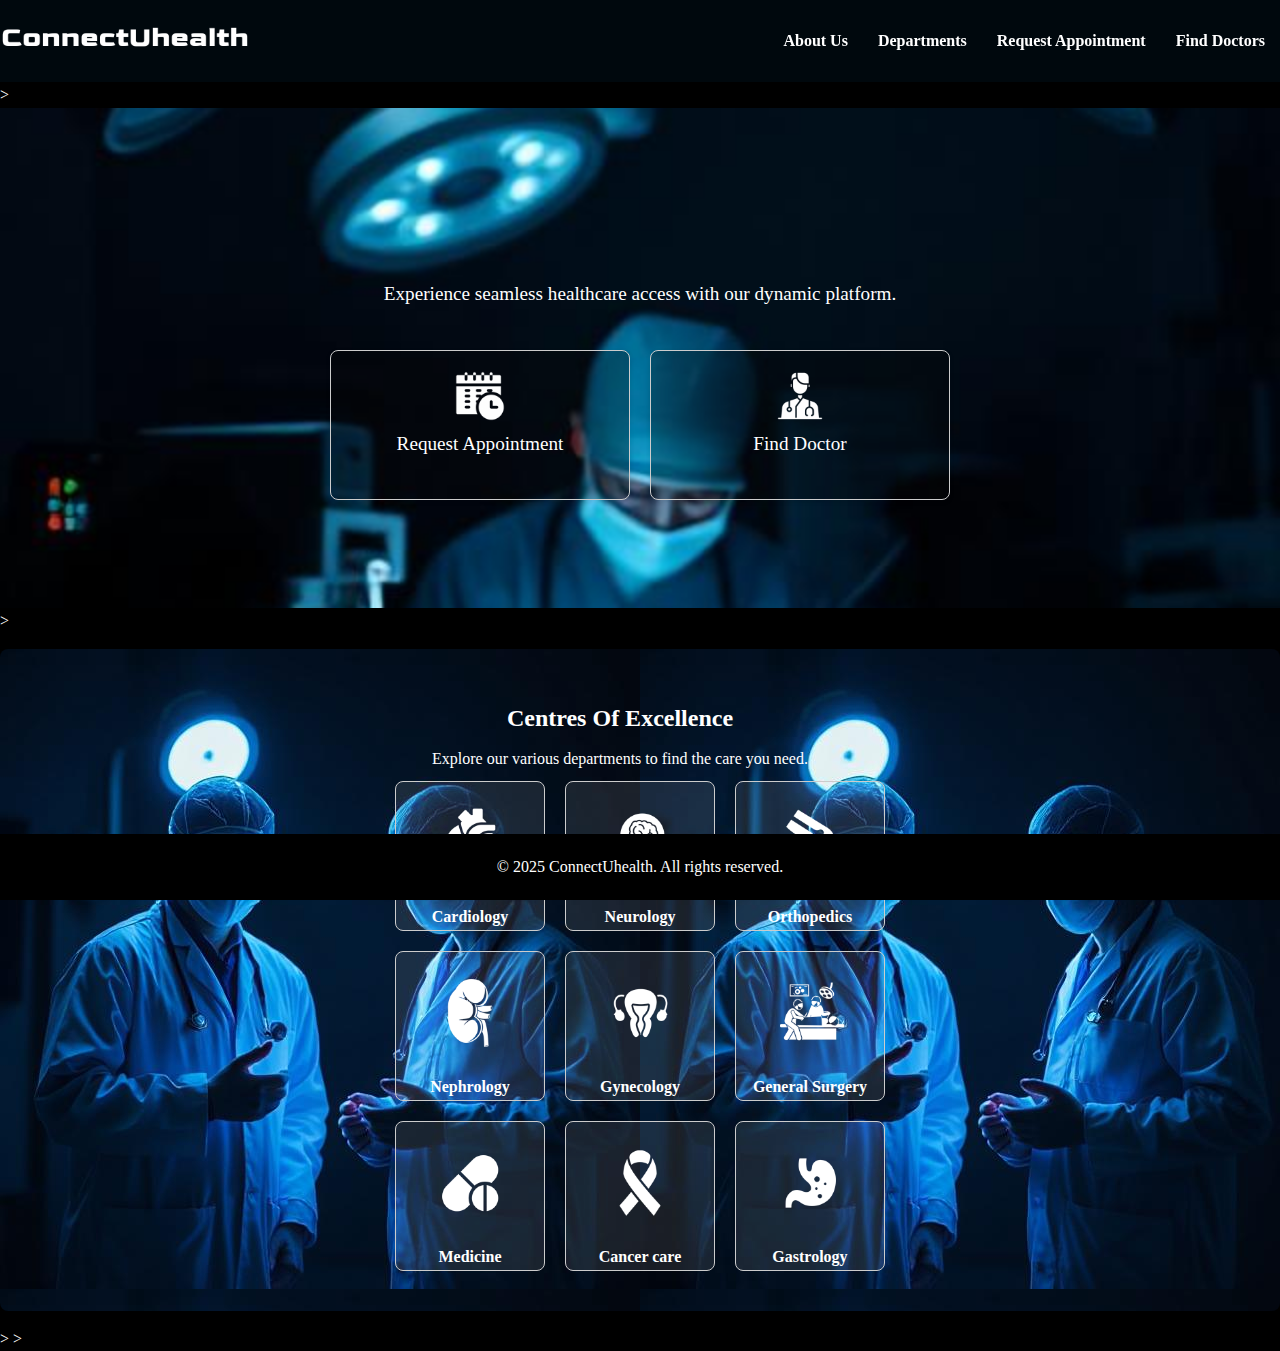
==== commit 7497ba37: "Update request appoinment feature" ====
--- a/index.html
+++ b/index.html
@@ -12,7 +12,7 @@
     <div class="container">
         <header id="header">
             <div class="logo">
-                <a href="#">
+                <a href="index.html">
                     <img src="./images/logo1.webp" alt="ConnectUhealth Logo" />
                 </a>
             </div>
@@ -20,7 +20,7 @@
                 <ul>
                     <li><a href="#about-us" id="about-us-link">About Us</a></li>
                     <li><a href="#departments">Departments</a></li>
-                    <li><a href="#request-appointment" id="request-appointment">Request Appointment</a></li>
+                    <li><a href="request-appointment.html" class="request-appointment-link" >Request Appointment</a></li>
                     <li><a href="#find-doctors" id="find-doctor">Find Doctors</a></li>
                 </ul>
             </nav>
@@ -33,7 +33,7 @@
                     <h1 class="animated-text">Welcome to ConnectUhealth</h1>
                     <p>Experience seamless healthcare access with our dynamic platform.</p>
                     <div class="box-container">
-                        <a class="box" href="#request-appointment" id="request-appointment">
+                        <a class="box  request-appointment-link" href="#request-appointment" >
                             <img src="./images/request-appointment_1.png" alt="Request Appointment" />
                             <p>Request Appointment</p>
                         </a>
--- a/style.css
+++ b/style.css
@@ -257,7 +257,7 @@
     border-radius: 10px;
     padding: 20px;
     text-align: center;
-    transition: transform 0.2s;
+    transition: all 0.3s ease;
 }
 
 .profile-card:hover {
@@ -300,7 +300,40 @@
     background-color: #051208;
 }
 
+.dropdown-container {
+    display: flex;
+    align-items: center; 
+}
+
+.dropdown-container span {
+    margin: 0px 10px; 
+}
+
+.dropdown {     
+    width: 400px;
+    margin-right: 50px; 
+    display: flex;
+    flex-direction: column; 
+}
+
+.dropdown:last-child {
+    margin-right: 0;
+}
+
+select {
+    width: 100%;
+    padding: 10px;
+    font-size: 16px;
+    border: 1px solid #ccc;
+    border-radius: 4px;
+    box-shadow: 0 2px 5px rgba(0, 0, 0, 0.1);
+}
+
 footer {
+    position: fixed;
+    bottom: 0;
+    left: 0;
+    width: 100%;
     text-align: center;
     padding: 20px 0;
     background: black;
